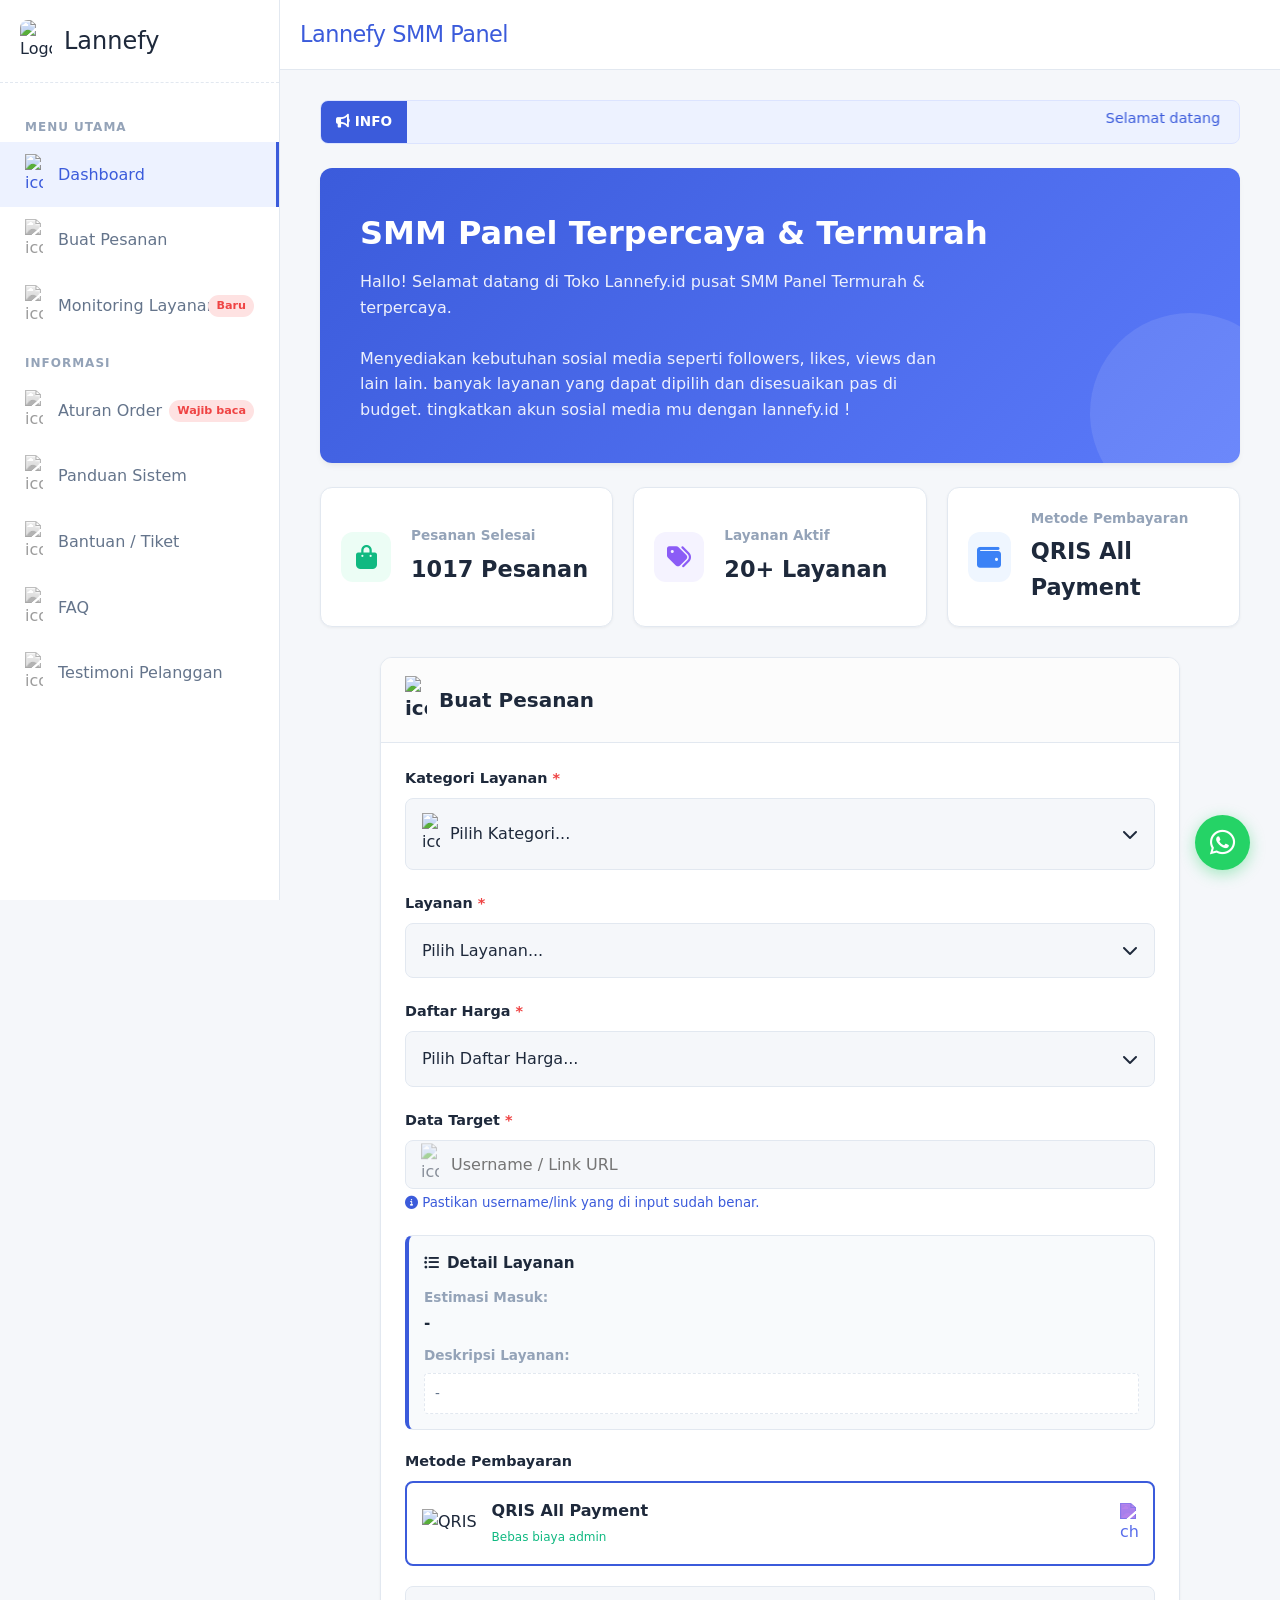
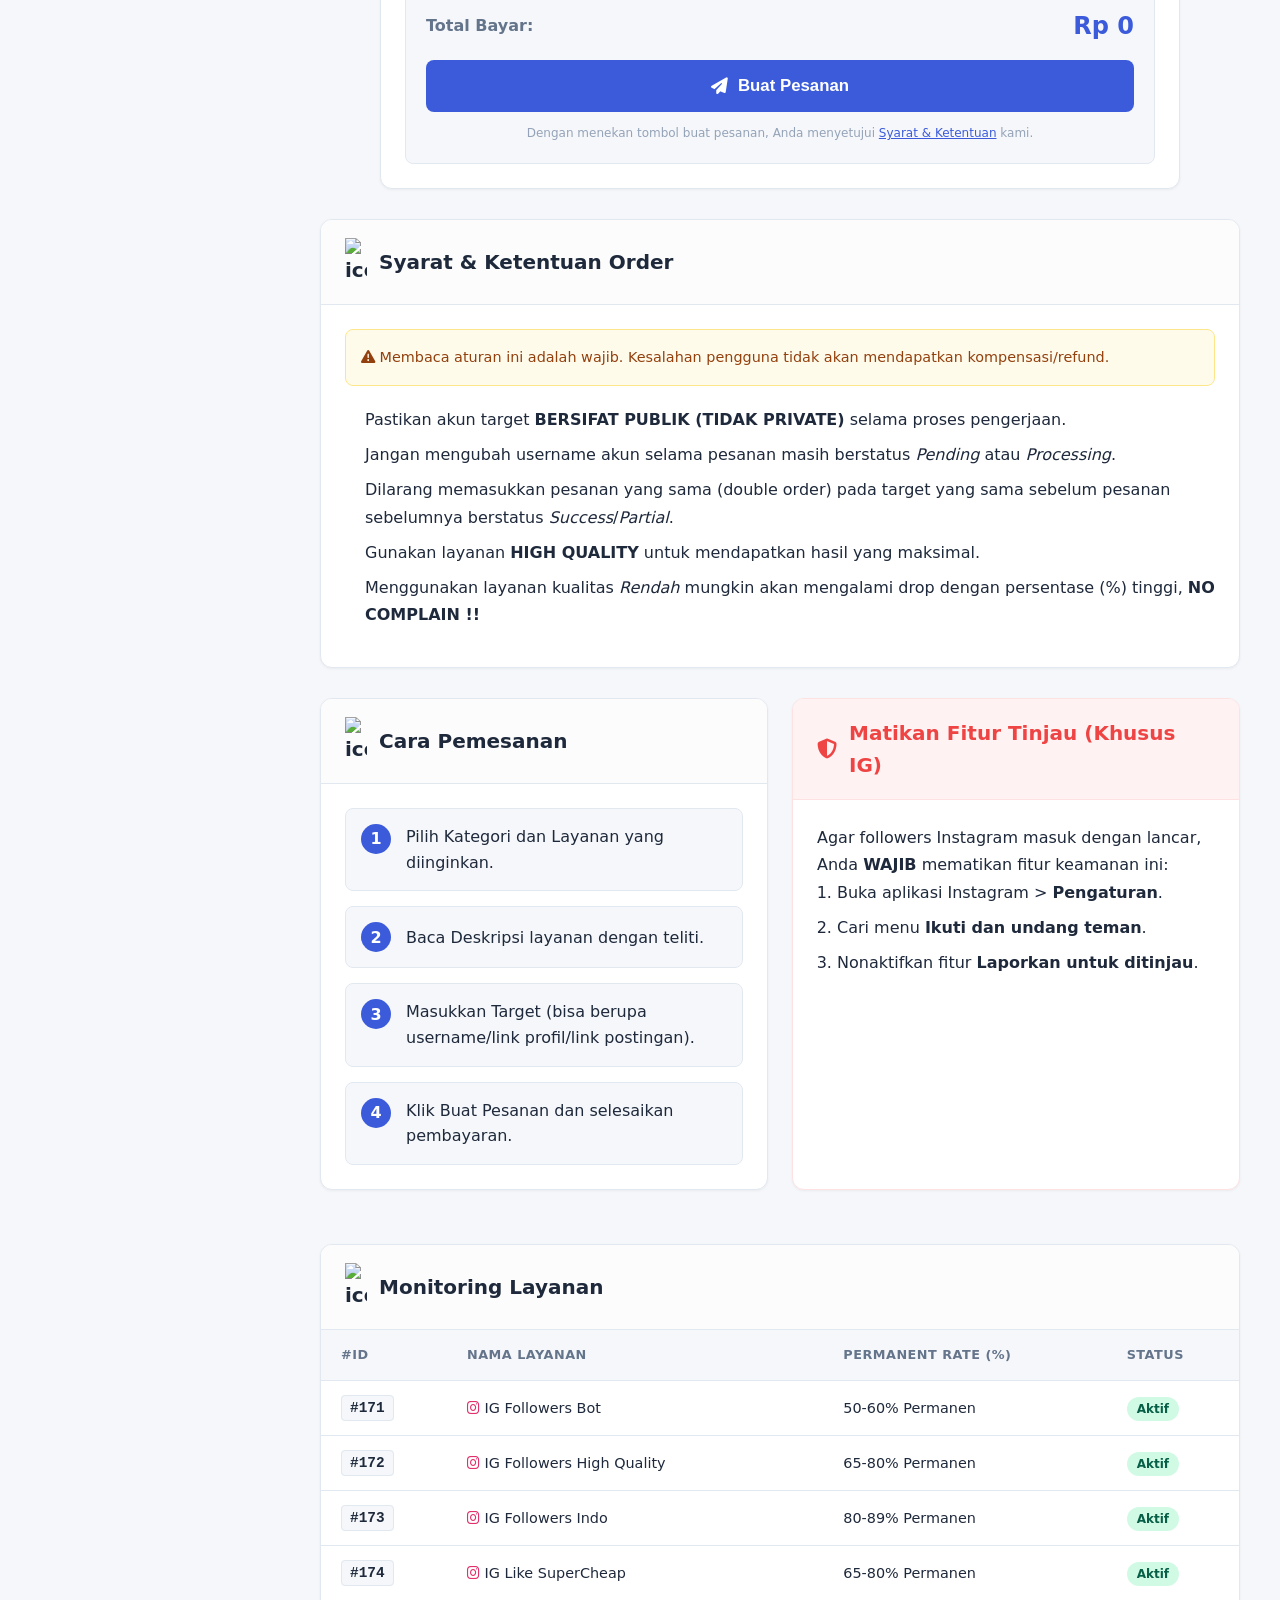
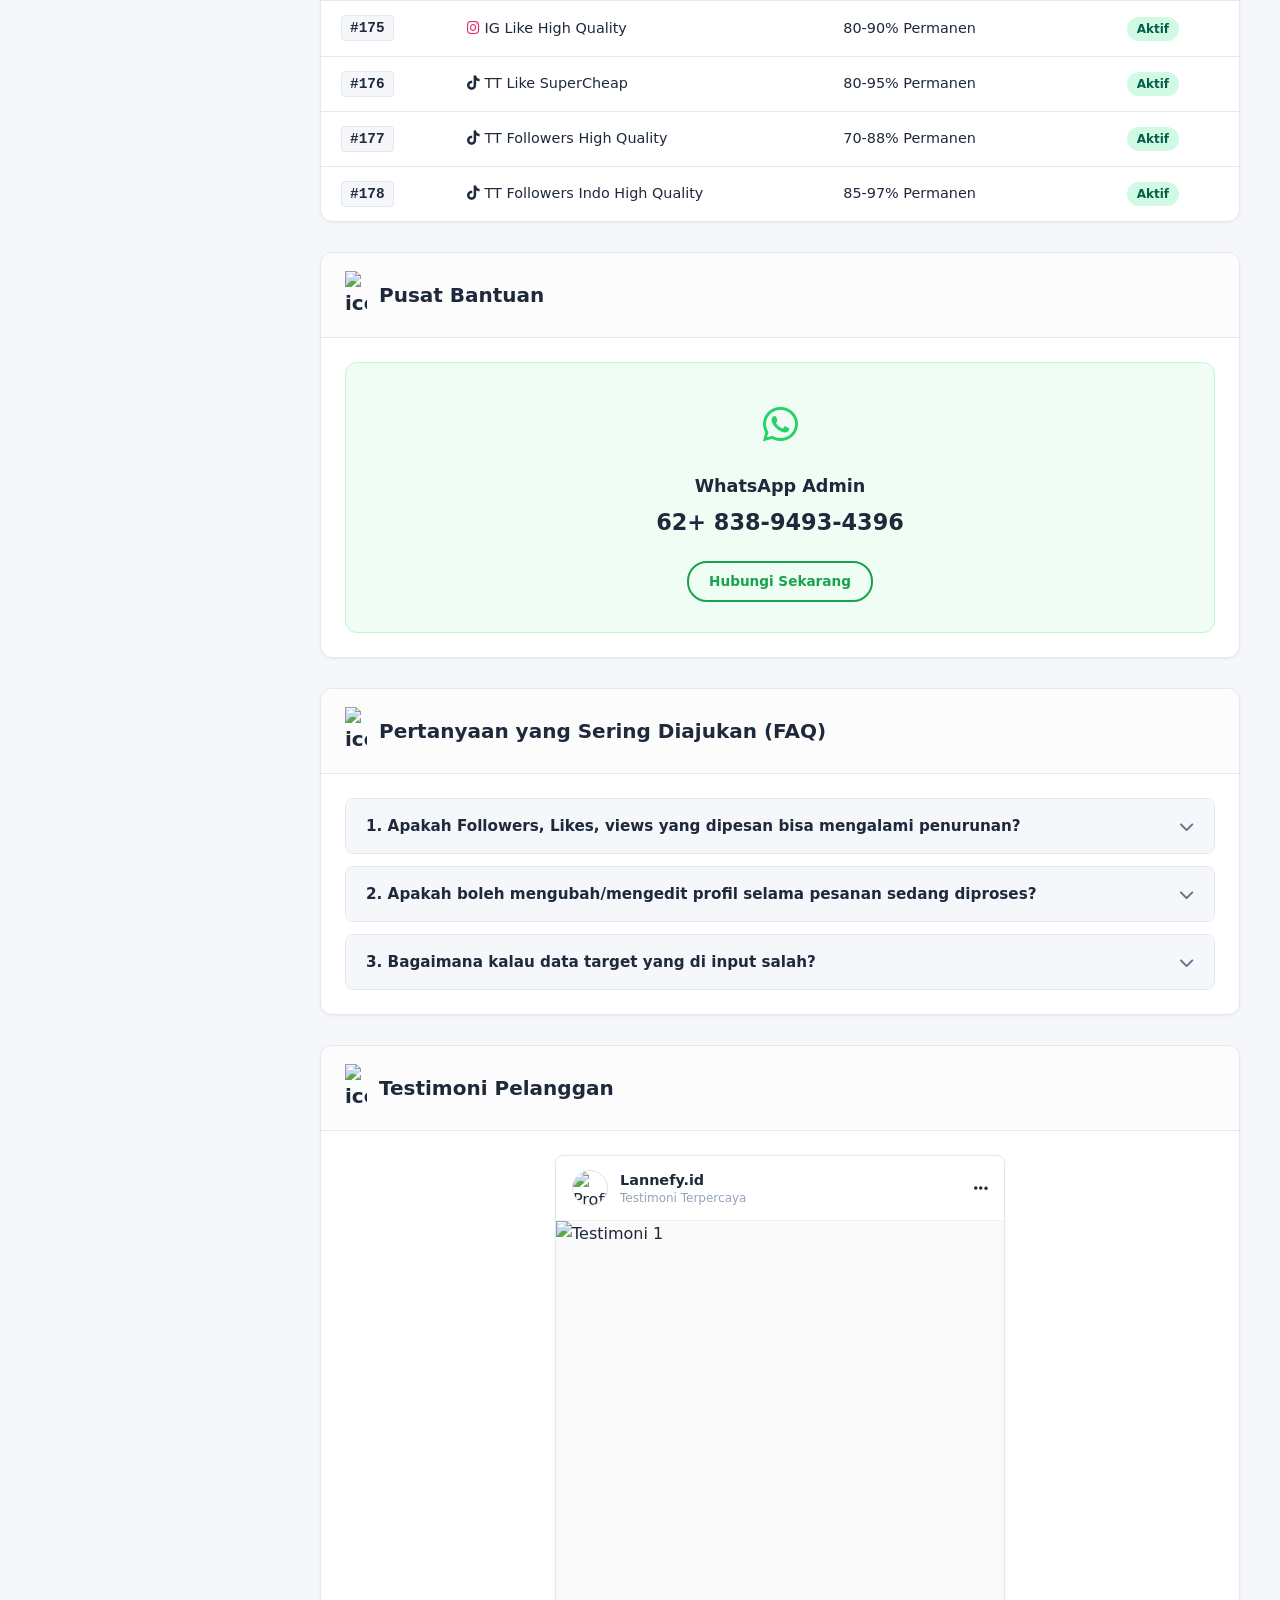
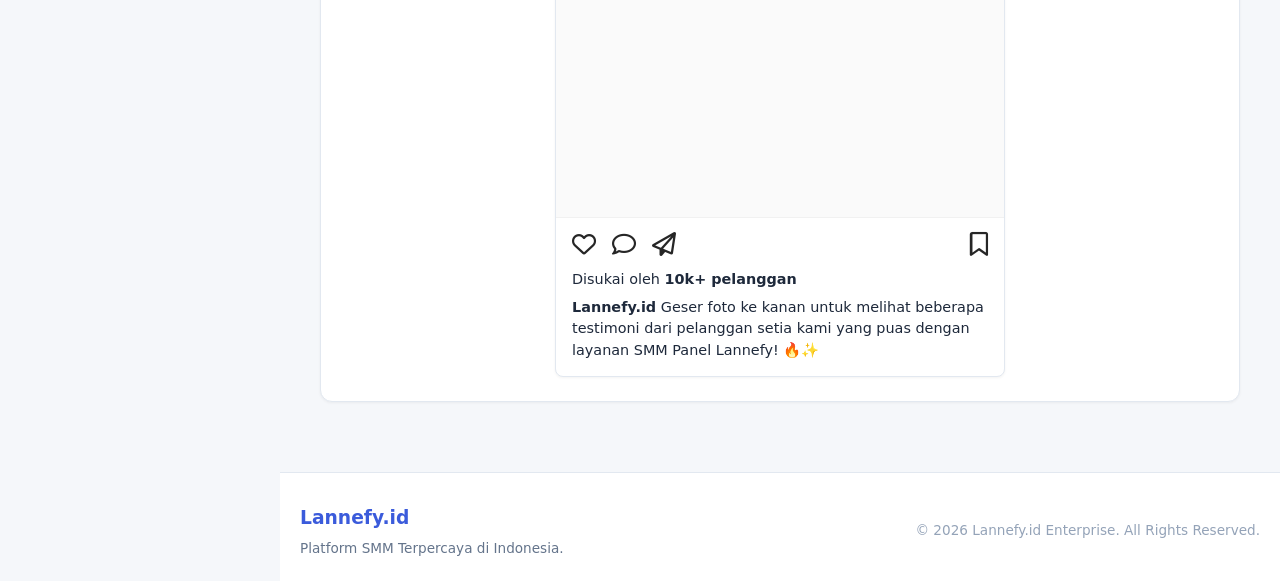
==== pay.html @ fb316be9 "Add files via upload" ====
<!DOCTYPE html>
<html lang="id">
<head>
    <meta charset="UTF-8">
    <meta name="viewport" content="width=device-width, initial-scale=1.0">
    <title>Selesaikan Pembayaran - Lannefy.id</title>
    <link rel="stylesheet" href="pay.css">
    <link rel="stylesheet" href="https://cdnjs.cloudflare.com/ajax/libs/font-awesome/6.4.0/css/all.min.css">
</head>
<body>

    <header class="pay-header">
        <span class="logo-text">Lannefy.id</span>
        <span class="secure-badge"><i class="fas fa-lock"></i> Secure Checkout</span>
    </header>

    <main class="pay-container">
        
        <div class="timer-card">
            <h3>Selesaikan Pembayaran Dalam</h3>
            <div class="countdown-text" id="countdownTimer">10:00</div>
            <div class="progress-bg">
                <div class="progress-fill bg-green" id="timerProgress"></div>
            </div>
            <p class="timer-warning"><i class="fas fa-info-circle"></i> Pesanan akan otomatis dibatalkan jika melewati batas waktu.</p>
        </div>

        <div class="grid-layout">
            <div class="invoice-card">
                <div class="invoice-header">
                    <h2>Rincian Pesanan</h2>
                    <span class="invoice-id" id="invId">INV-LNFY000</span>
                </div>
                
                <div class="invoice-body">
                    <div class="detail-row">
                        <span>Kategori</span>
                        <strong id="detKategori">-</strong>
                    </div>
                    <div class="detail-row">
                        <span>Layanan</span>
                        <strong id="detLayanan">-</strong>
                    </div>
                    <div class="detail-row">
                        <span>Paket / Daftar Harga</span>
                        <strong id="detPaket">-</strong>
                    </div>
                    <div class="detail-row">
                        <span>Data Target</span>
                        <strong class="target-text" id="detTarget">-</strong>
                    </div>
                    
                    <div class="divider"></div>
                    
                    <div class="total-row">
                        <span>Total Pembayaran</span>
                        <div class="total-price-box">
                            <h2 id="detTotal">Rp 0</h2>
                            <button class="copy-btn" id="copyTotal" title="Salin Nominal"><i class="far fa-copy"></i></button>
                        </div>
                    </div>
                </div>
            </div>

            <div class="payment-action-card">
                <div class="qris-section">
                    <h3><img src="pict/qris.png" alt="QRIS" class="qris-title-logo"> Scan untuk Membayar</h3>
                    <div class="qris-img-container">
                        <img src="pict/qrpay.jpg" alt="QRIS Lannefy" id="qrisImage">
                    </div>
                    
                    <button class="btn-download" id="btnDownloadQris">
                        <i class="fas fa-download"></i> Unduh QRIS
                    </button>
                    <p class="instruction-text">
                        Gunakan aplikasi M-Banking atau E-Wallet (Dana, Ovo, Gopay, Spay) untuk scan kode QR di atas. Kembali ke website setelah menyelesaikan pembayaran untuk konfirmasi ke admin.
                    </p>
                </div>

                <div class="confirmation-section hidden" id="confirmationBox">
                    <div class="conf-alert">
                        <i class="fas fa-check-circle"></i> Sudah menyelesaikan pembayaran?
                    </div>
                    <p>Klik tombol di bawah ini untuk konfirmasi. Kirimkan format pesanan yang tertera beserta <strong>bukti transfer</strong> agar pesanan segera diproses.</p>
                    
                    <a href="#" class="btn-whatsapp" id="btnConfirmWa" target="_blank">
                        <i class="fab fa-whatsapp"></i> Konfirmasi ke Admin
                    </a>
                </div>

                <button class="btn-cancel" id="btnResetOrder">
                    <i class="fas fa-redo"></i> Buat Ulang Pesanan
                </button>
            </div>
        </div>
    </main>

    <div id="toastContainer" class="toast-container"></div>

    <script src="pay.js"></script>
</body>
</html>
---- pay.css ----
/* pay.css - Lannefy Checkout Design Full */

@font-face { font-family: 'BagusFont'; src: url('font/bagus.otf'); font-weight: 400; }
@font-face { font-family: 'EstetikFont'; src: url('font/estetik.otf'); font-weight: 700; }

:root {
    --bg-main: #F4F7FE;
    --bg-card: #FFFFFF;
    --primary: #3B5BDB;
    --text-dark: #1E293B;
    --text-muted: #64748B;
    --border-color: #E2E8F0;
    
    --success: #10B981; 
    --warning: #F59E0B; 
    --danger: #EF4444;  
    --wa-color: #25D366;
    
    --font-base: 'BagusFont', sans-serif;
    --font-head: 'EstetikFont', sans-serif;
}

* { margin: 0; padding: 0; box-sizing: border-box; font-family: var(--font-base); }
body { background-color: var(--bg-main); color: var(--text-dark); overflow-x: hidden; }
h1, h2, h3, h4, .countdown-text, .total-price-box h2, .logo-text, .invoice-id { font-family: var(--font-head); }
.hidden { display: none !important; }

/* Animasi */
@keyframes fadeInUp {
    from { opacity: 0; transform: translateY(20px); }
    to { opacity: 1; transform: translateY(0); }
}

@keyframes pulseSoft {
    0% { transform: scale(1); }
    50% { transform: scale(1.02); }
    100% { transform: scale(1); }
}

.timer-card { animation: fadeInUp 0.6s cubic-bezier(0.2, 0.8, 0.2, 1) forwards; animation-delay: 0.1s; opacity: 0; }
.invoice-card { animation: fadeInUp 0.6s cubic-bezier(0.2, 0.8, 0.2, 1) forwards; animation-delay: 0.2s; opacity: 0; }
.payment-action-card { animation: fadeInUp 0.6s cubic-bezier(0.2, 0.8, 0.2, 1) forwards; animation-delay: 0.3s; opacity: 0; }

/* Header */
.pay-header { background: white; padding: 15px 5%; display: flex; justify-content: space-between; align-items: center; border-bottom: 1px solid var(--border-color); box-shadow: 0 2px 10px rgba(0,0,0,0.02); position: sticky; top: 0; z-index: 100;}
.logo-text { font-size: 1.5rem; font-weight: 800; color: var(--primary); letter-spacing: -0.5px; }
.secure-badge { font-size: 0.85rem; color: var(--success); font-weight: 600; display: flex; gap: 5px; align-items: center; background: #ECFDF5; padding: 5px 12px; border-radius: 20px; }

/* Container */
.pay-container { max-width: 1000px; margin: 30px auto; padding: 0 20px; }

/* Timer Section */
.timer-card { background: white; padding: 25px; border-radius: 16px; text-align: center; margin-bottom: 25px; border: 1px solid var(--border-color); box-shadow: 0 4px 6px -1px rgba(0,0,0,0.05); }
.timer-card h3 { font-size: 1rem; color: var(--text-muted); margin-bottom: 5px; }
.countdown-text { font-size: 2.5rem; font-weight: 800; font-variant-numeric: tabular-nums; margin-bottom: 15px; transition: color 0.3s; }
.progress-bg { width: 100%; height: 10px; background: var(--bg-main); border-radius: 10px; overflow: hidden; margin-bottom: 15px; }
.progress-fill { height: 100%; width: 100%; transition: width 1s linear, background-color 0.5s ease; border-radius: 10px; }

.bg-green { background-color: var(--success); }
.bg-oren { background-color: var(--warning); }
.bg-red { background-color: var(--danger); }
.text-green { color: var(--success); }
.text-oren { color: var(--warning); }
.text-red { color: var(--danger); }

.timer-warning { font-size: 0.85rem; color: var(--text-muted); }

/* Grid Layout */
.grid-layout { display: grid; grid-template-columns: 1.2fr 1fr; gap: 25px; align-items: start; }
@media (max-width: 768px) { .grid-layout { grid-template-columns: 1fr; } }

/* Invoice Card */
.invoice-card { background: white; border-radius: 16px; border: 1px solid var(--border-color); box-shadow: 0 4px 15px rgba(0,0,0,0.03); overflow: hidden; transition: all 0.3s; }
.invoice-card:hover { box-shadow: 0 8px 25px rgba(0,0,0,0.06); }
.invoice-header { background: #F8FAFC; padding: 20px; border-bottom: 1px dashed var(--border-color); display: flex; justify-content: space-between; align-items: center; }
.invoice-header h2 { font-size: 1.1rem; }
.invoice-id { background: var(--primary); color: white; padding: 4px 10px; border-radius: 6px; font-size: 0.8rem; font-weight: 600; }
.invoice-body { padding: 20px; }
.detail-row { display: flex; justify-content: space-between; margin-bottom: 15px; font-size: 0.95rem; align-items: flex-start; gap: 15px; }
.detail-row span { color: var(--text-muted); flex-shrink: 0; }
.detail-row strong { text-align: right; word-break: break-word; overflow-wrap: break-word; max-width: 65%; line-height: 1.4; transition: font-size 0.3s ease; }
.target-text { color: var(--primary); background: #EFF6FF; padding: 3px 8px; border-radius: 6px; display: inline-block;}
.divider { height: 1px; background: repeating-linear-gradient(to right, transparent, transparent 5px, var(--border-color) 5px, var(--border-color) 10px); margin: 20px 0; }
.total-row { display: flex; justify-content: space-between; align-items: center; }
.total-row span { font-weight: 600; font-size: 1.1rem; }
.total-price-box { display: flex; align-items: center; gap: 10px; }
.total-price-box h2 { color: var(--danger); font-size: 1.35rem; } 
.copy-btn { background: var(--bg-main); border: 1px solid var(--border-color); width: 35px; height: 35px; border-radius: 8px; cursor: pointer; color: var(--text-muted); transition: all 0.2s; display: flex; justify-content: center; align-items: center; }
.copy-btn:hover { background: var(--primary); color: white; transform: scale(1.05); }
.copy-btn:active { transform: scale(0.95); }

/* Payment Action Card */
.payment-action-card { display: flex; flex-direction: column; gap: 20px; }
.qris-section { background: white; padding: 25px; border-radius: 16px; border: 1px solid var(--border-color); text-align: center; box-shadow: 0 4px 15px rgba(0,0,0,0.03); transition: all 0.3s; }
.qris-section:hover { box-shadow: 0 8px 25px rgba(0,0,0,0.06); }
.qris-title-logo { height: 24px; vertical-align: middle; margin-right: 8px; }
.qris-section h3 { margin-bottom: 20px; display: flex; justify-content: center; align-items: center; }
.qris-img-container { background: #f8fafc; padding: 15px; border-radius: 12px; border: 2px dashed #cbd5e1; margin-bottom: 20px; display: inline-block; transition: transform 0.3s; }
.qris-img-container:hover { transform: scale(1.02); }
.qris-img-container img { max-width: 100%; height: auto; width: 220px; border-radius: 8px; }

.btn-download { background: white; border: 2px solid var(--primary); color: var(--primary); padding: 12px 20px; border-radius: 8px; font-weight: 600; width: 100%; cursor: pointer; transition: all 0.2s; margin-bottom: 15px; font-size: 1rem; }
.btn-download:hover { background: var(--primary); color: white; transform: translateY(-2px); }
.instruction-text { font-size: 0.85rem; color: var(--text-muted); line-height: 1.5; }

/* Confirmation Alert */
.confirmation-section { background: white; padding: 20px; border-radius: 16px; border: 2px solid var(--wa-color); text-align: center; animation: fadeInUp 0.5s ease; box-shadow: 0 10px 25px rgba(37, 211, 102, 0.15); }
.conf-alert { font-weight: 700; color: var(--wa-color); font-size: 1.1rem; margin-bottom: 8px; animation: pulseSoft 2s infinite; }
.confirmation-section p { font-size: 0.85rem; color: var(--text-muted); margin-bottom: 15px; line-height: 1.5; }
.btn-whatsapp { display: inline-block; background: var(--wa-color); color: white; text-decoration: none; padding: 14px 20px; border-radius: 8px; font-weight: bold; width: 100%; transition: all 0.2s; box-shadow: 0 4px 15px rgba(37, 211, 102, 0.3); }
.btn-whatsapp:hover { transform: translateY(-3px); box-shadow: 0 6px 20px rgba(37, 211, 102, 0.4); }

/* Tombol Reset/Cancel */
.btn-cancel { background: transparent; border: 2px solid var(--danger); color: var(--danger); padding: 14px 20px; border-radius: 8px; font-weight: bold; width: 100%; cursor: pointer; transition: all 0.2s; font-size: 1rem; display: flex; justify-content: center; align-items: center; gap: 8px; }
.btn-cancel:hover { background: var(--danger); color: white; transform: translateY(-2px); box-shadow: 0 4px 12px rgba(239, 68, 68, 0.2); }

/* Toast */
.toast-container { position: fixed; top: 20px; right: 20px; z-index: 9999; }
.toast { background: white; border-left: 4px solid var(--primary); padding: 15px; border-radius: 8px; box-shadow: 0 4px 12px rgba(0,0,0,0.1); margin-bottom: 10px; font-weight: 500; font-size: 0.9rem; transform: translateX(120%); transition: transform 0.4s cubic-bezier(0.175, 0.885, 0.32, 1.275); }
.toast.show { transform: translateX(0); }
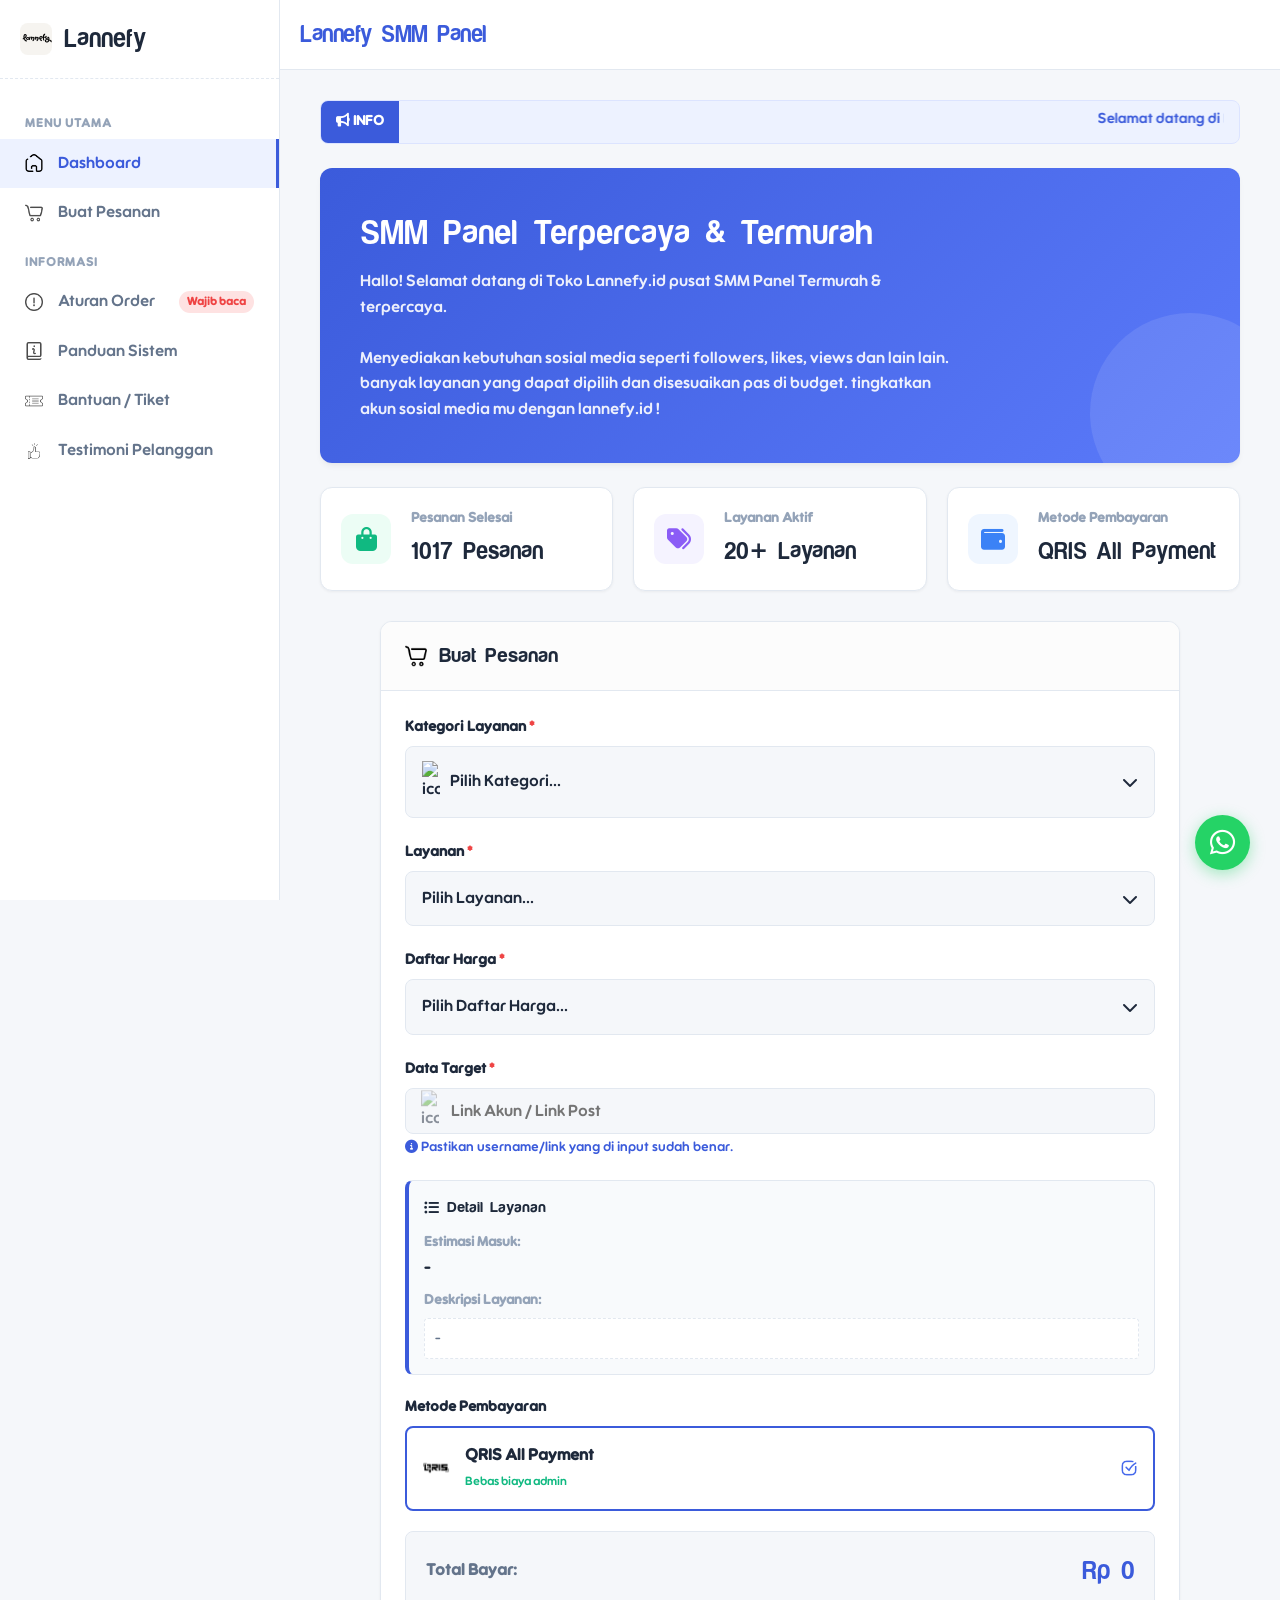
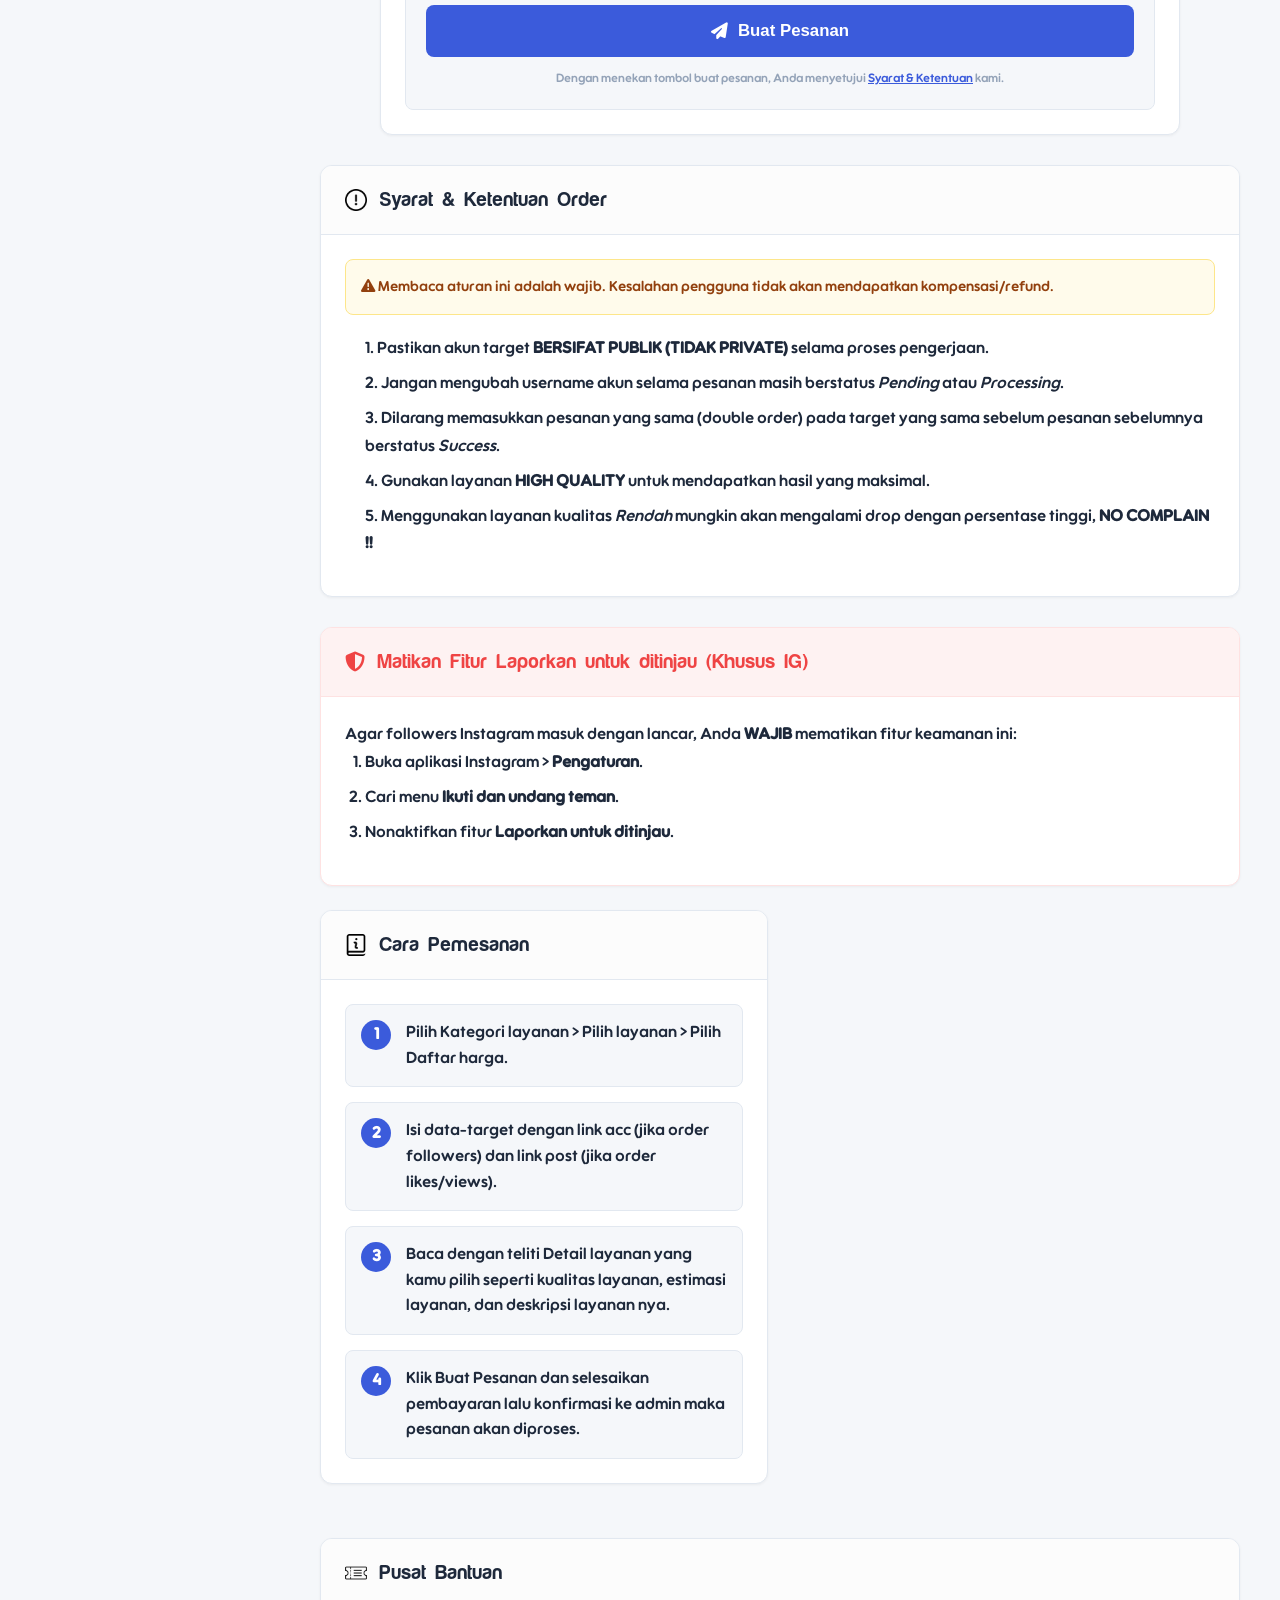
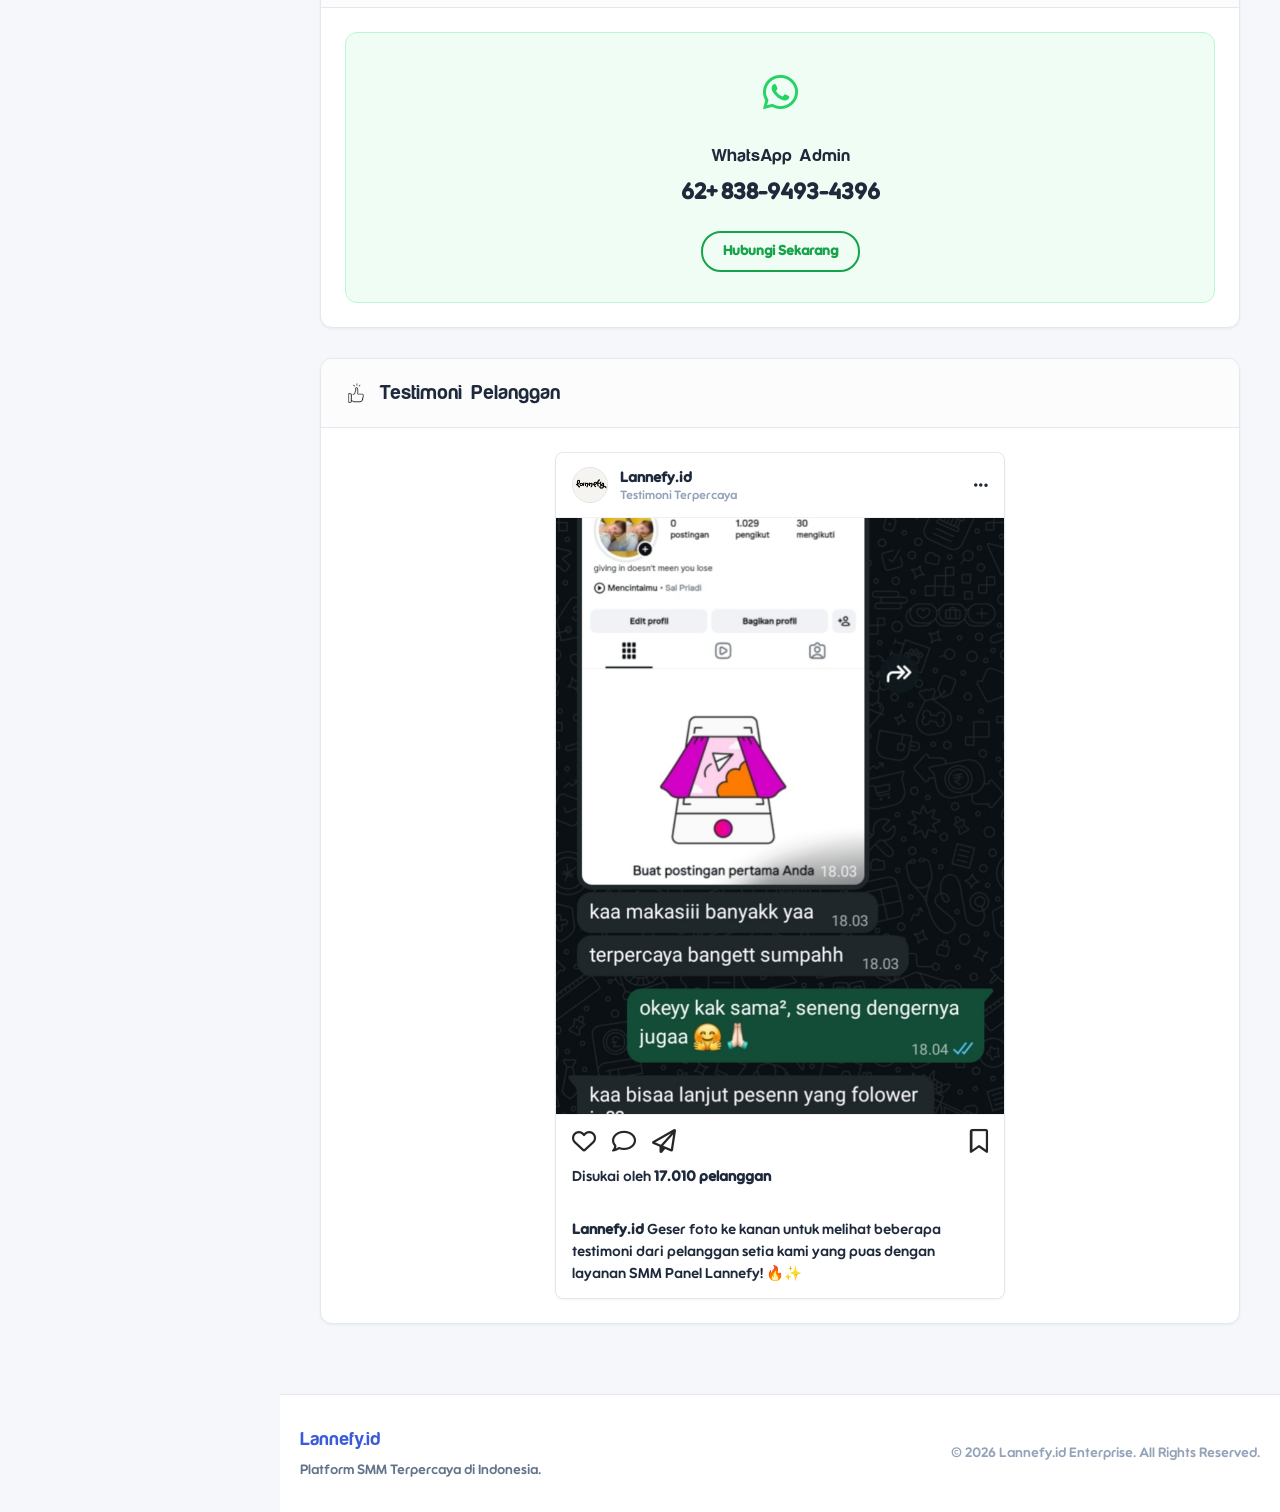
==== commit 81b31602: "Add files via upload" ====
--- a/pay.html
+++ b/pay.html
@@ -73,17 +73,34 @@
                         <i class="fas fa-download"></i> Unduh QRIS
                     </button>
                     <p class="instruction-text">
-                        Gunakan aplikasi M-Banking atau E-Wallet (Dana, Ovo, Gopay, Spay) untuk scan kode QR di atas. Kembali ke website setelah menyelesaikan pembayaran untuk konfirmasi ke admin.
+                        Gunakan aplikasi M-Banking atau E-Wallet (Dana, Ovo, Gopay, Spay) untuk scan kode QR di atas.
                     </p>
                 </div>
 
-                <div class="confirmation-section hidden" id="confirmationBox">
-                    <div class="conf-alert">
-                        <i class="fas fa-check-circle"></i> Sudah menyelesaikan pembayaran?
+                <div class="upload-section">
+                    <div class="upload-header">
+                        <h3>Konfirmasi Pembayaran</h3>
                     </div>
-                    <p>Klik tombol di bawah ini untuk konfirmasi. Kirimkan format pesanan yang tertera beserta <strong>bukti transfer</strong> agar pesanan segera diproses.</p>
-                    
-                    <a href="#" class="btn-whatsapp" id="btnConfirmWa" target="_blank">
+                    <p class="upload-desc">Upload bukti pembayaran disini dan upload ulang di whatsapp untuk konfirmasi ke admin.</p>
+
+                    <div class="upload-area" id="uploadArea">
+                        <input type="file" id="fileUpload" accept="image/jpeg, image/png, image/jpg" hidden>
+                        
+                        <div class="upload-placeholder" id="uploadPlaceholder">
+                            <i class="fas fa-cloud-upload-alt upload-icon"></i>
+                            <span class="upload-text">Upload disini</span>
+                            <span class="upload-format"></span>
+                        </div>
+
+                        <div class="upload-preview hidden" id="uploadPreview">
+                            <img src="" alt="Preview Bukti" id="imgPreview">
+                            <button type="button" class="btn-remove" id="btnRemoveFile" title="Hapus Gambar">
+                                <i class="fas fa-times"></i>
+                            </button>
+                        </div>
+                    </div>
+
+                    <a href="#" class="btn-whatsapp hidden" id="btnConfirmWa" target="_blank">
                         <i class="fab fa-whatsapp"></i> Konfirmasi ke Admin
                     </a>
                 </div>
--- a/pay.css
+++ b/pay.css
@@ -91,6 +91,8 @@
 
 /* Payment Action Card */
 .payment-action-card { display: flex; flex-direction: column; gap: 20px; }
+
+/* QRIS Section */
 .qris-section { background: white; padding: 25px; border-radius: 16px; border: 1px solid var(--border-color); text-align: center; box-shadow: 0 4px 15px rgba(0,0,0,0.03); transition: all 0.3s; }
 .qris-section:hover { box-shadow: 0 8px 25px rgba(0,0,0,0.06); }
 .qris-title-logo { height: 24px; vertical-align: middle; margin-right: 8px; }
@@ -103,11 +105,29 @@
 .btn-download:hover { background: var(--primary); color: white; transform: translateY(-2px); }
 .instruction-text { font-size: 0.85rem; color: var(--text-muted); line-height: 1.5; }
 
-/* Confirmation Alert */
-.confirmation-section { background: white; padding: 20px; border-radius: 16px; border: 2px solid var(--wa-color); text-align: center; animation: fadeInUp 0.5s ease; box-shadow: 0 10px 25px rgba(37, 211, 102, 0.15); }
-.conf-alert { font-weight: 700; color: var(--wa-color); font-size: 1.1rem; margin-bottom: 8px; animation: pulseSoft 2s infinite; }
-.confirmation-section p { font-size: 0.85rem; color: var(--text-muted); margin-bottom: 15px; line-height: 1.5; }
-.btn-whatsapp { display: inline-block; background: var(--wa-color); color: white; text-decoration: none; padding: 14px 20px; border-radius: 8px; font-weight: bold; width: 100%; transition: all 0.2s; box-shadow: 0 4px 15px rgba(37, 211, 102, 0.3); }
+/* === UPLOAD SECTION (CLEAN & SOFT STYLE - SAMA DENGAN QRIS) === */
+.upload-section { background: white; padding: 25px; border-radius: 16px; border: 1px solid var(--border-color); text-align: center; box-shadow: 0 4px 15px rgba(0,0,0,0.03); transition: all 0.3s; }
+.upload-section:hover { box-shadow: 0 8px 25px rgba(0,0,0,0.06); }
+.upload-header { display: flex; align-items: center; justify-content: center; margin-bottom: 5px; }
+.upload-header h3 { font-size: 1.1rem; color: var(--text-dark); margin-bottom: 5px; }
+.upload-desc { font-size: 0.85rem; color: var(--text-muted); margin-bottom: 20px; }
+
+/* Style area upload disamakan dengan background qris-img-container */
+.upload-area { background: #f8fafc; border: 2px dashed #cbd5e1; border-radius: 12px; padding: 30px 15px; cursor: pointer; transition: transform 0.3s, border-color 0.3s; position: relative; min-height: 160px; display: flex; align-items: center; justify-content: center; }
+.upload-area:hover { transform: scale(1.02); border-color: var(--primary); }
+.upload-icon { font-size: 2rem; color: var(--text-muted); margin-bottom: 12px; transition: color 0.3s; }
+.upload-area:hover .upload-icon { color: var(--primary); }
+.upload-text { display: block; font-family: var(--font-head); font-size: 1rem; color: var(--text-dark); margin-bottom: 5px; }
+.upload-format { display: block; font-size: 0.85rem; color: var(--text-muted); }
+
+.upload-preview { position: relative; width: 100%; border-radius: 8px; }
+.upload-preview img { width: 100%; max-height: 250px; object-fit: cover; border-radius: 8px; border: 1px solid var(--border-color); display: block; }
+
+.btn-remove { position: absolute; top: 10px; right: 10px; background: white; color: var(--danger); border: 1px solid var(--border-color); width: 32px; height: 32px; border-radius: 50%; cursor: pointer; display: flex; justify-content: center; align-items: center; transition: all 0.2s; box-shadow: 0 2px 5px rgba(0,0,0,0.05); }
+.btn-remove:hover { transform: scale(1.1); background: var(--danger); color: white; border-color: var(--danger); }
+
+/* Tombol WA Upload */
+.btn-whatsapp { display: flex; align-items: center; justify-content: center; gap: 10px; background: var(--wa-color); color: white; text-decoration: none; padding: 14px 20px; border-radius: 8px; font-weight: bold; width: 100%; margin-top: 20px; transition: all 0.2s; box-shadow: 0 4px 15px rgba(37, 211, 102, 0.3); animation: fadeInUp 0.4s ease; }
 .btn-whatsapp:hover { transform: translateY(-3px); box-shadow: 0 6px 20px rgba(37, 211, 102, 0.4); }
 
 /* Tombol Reset/Cancel */
